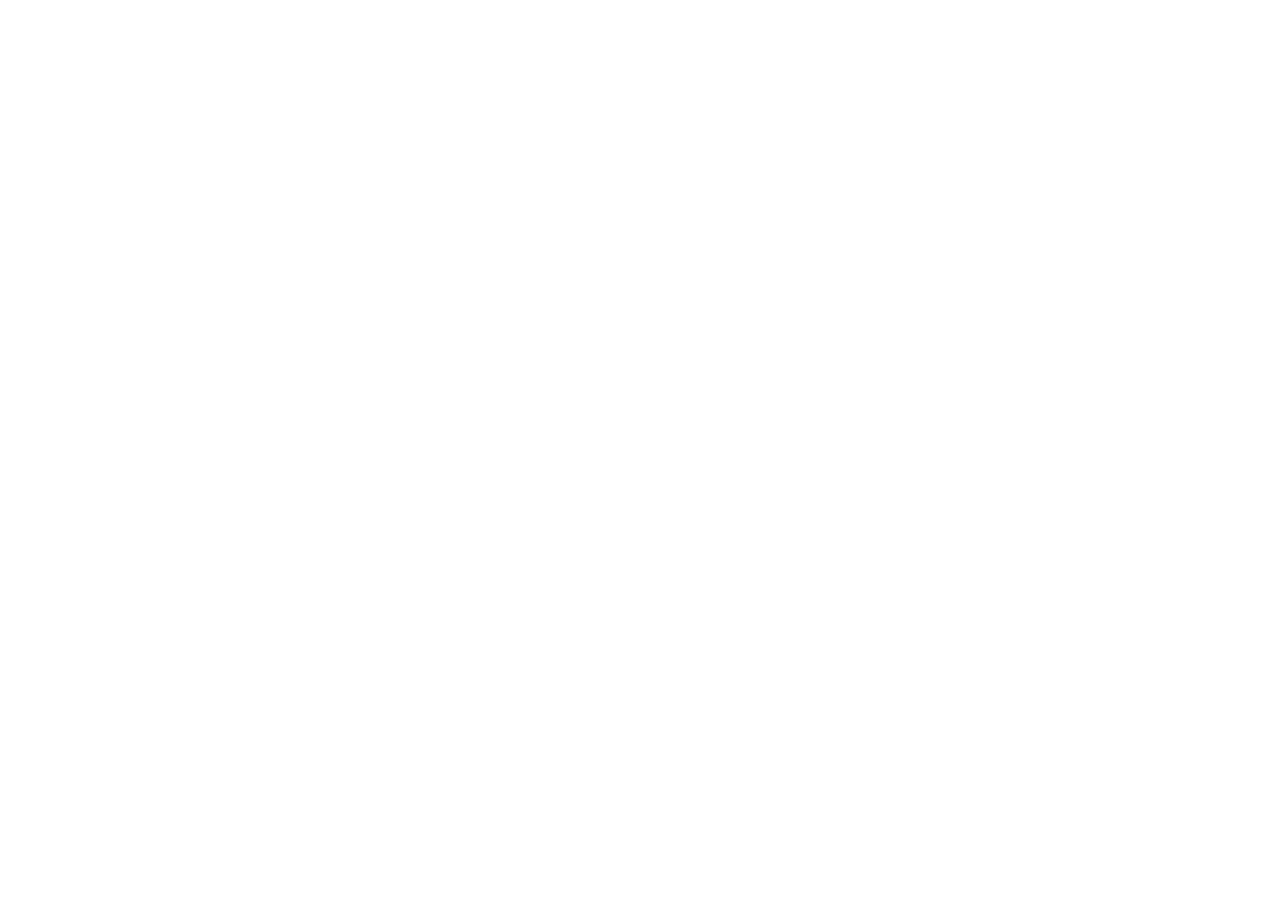
==== index.html @ 0e1832a5 "Use tech stack vite_react_shadcn_ts" ====
<!DOCTYPE html>
<html lang="en">
  <head>
    <meta charset="UTF-8" />
    <meta name="viewport" content="width=device-width, initial-scale=1.0" />
    <title>green-stride-adventures</title>
    <meta name="description" content="Lovable Generated Project" />
    <meta name="author" content="Lovable" />

    <meta property="og:title" content="green-stride-adventures" />
    <meta property="og:description" content="Lovable Generated Project" />
    <meta property="og:type" content="website" />
    <meta property="og:image" content="https://lovable.dev/opengraph-image-p98pqg.png" />

    <meta name="twitter:card" content="summary_large_image" />
    <meta name="twitter:site" content="@lovable_dev" />
    <meta name="twitter:image" content="https://lovable.dev/opengraph-image-p98pqg.png" />
  </head>

  <body>
    <div id="root"></div>
    <!-- IMPORTANT: DO NOT REMOVE THIS SCRIPT TAG OR THIS VERY COMMENT! -->
    <script src="https://cdn.gpteng.co/gptengineer.js" type="module"></script>
    <script type="module" src="/src/main.tsx"></script>
  </body>
</html>
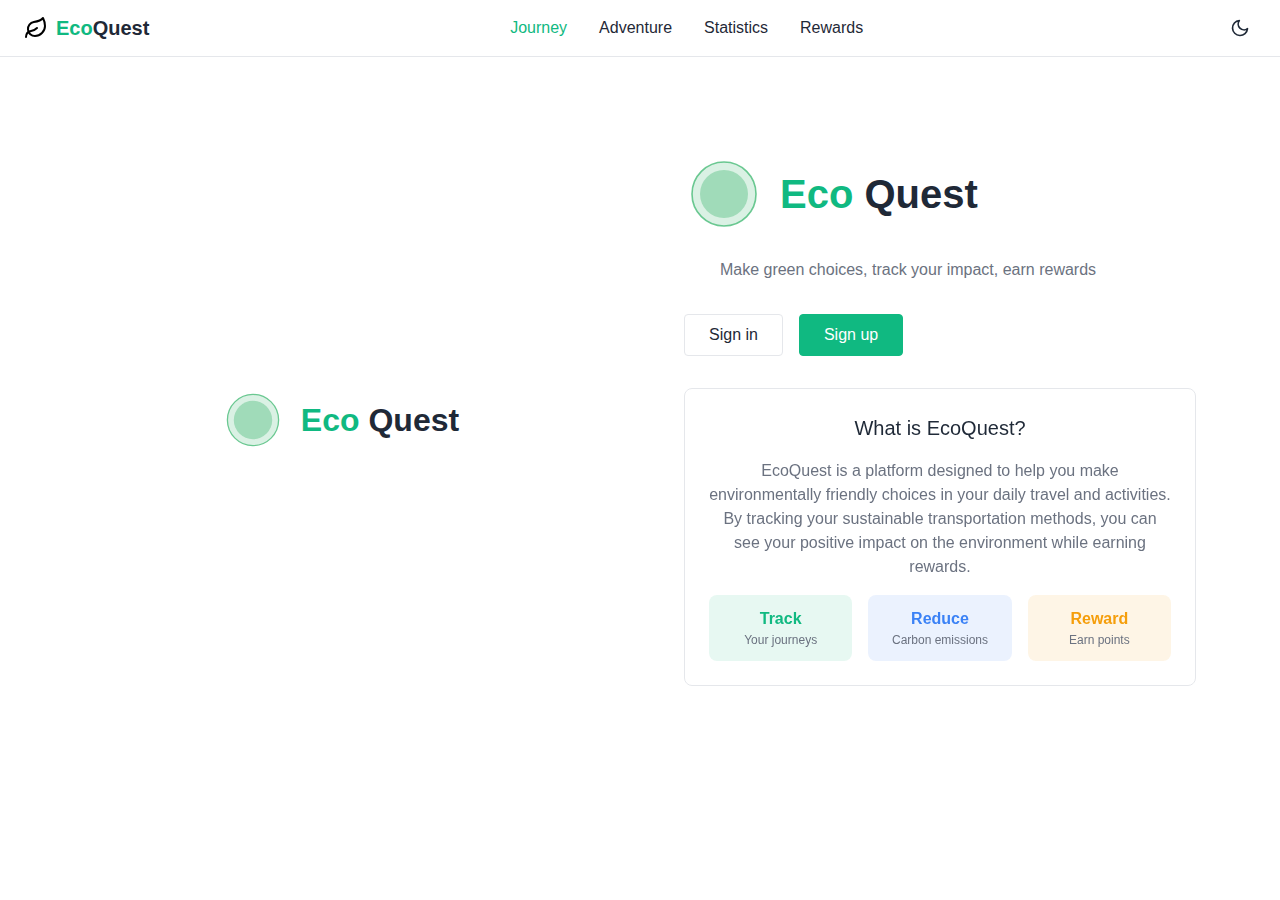
==== commit ce754973: "Refactor: Rewrite project in HTML, CSS, JS, Python, Java" ====
--- a/index.html
+++ b/index.html
@@ -1,26 +1,111 @@
+
 <!DOCTYPE html>
 <html lang="en">
-  <head>
-    <meta charset="UTF-8" />
-    <meta name="viewport" content="width=device-width, initial-scale=1.0" />
-    <title>green-stride-adventures</title>
-    <meta name="description" content="Lovable Generated Project" />
-    <meta name="author" content="Lovable" />
+<head>
+    <meta charset="UTF-8">
+    <meta name="viewport" content="width=device-width, initial-scale=1.0">
+    <title>EcoQuest - Green Transportation Tracker</title>
+    <link rel="stylesheet" href="static/css/styles.css">
+    <link rel="icon" type="image/x-icon" href="static/images/favicon.ico">
+</head>
+<body>
+    <nav class="navbar">
+        <div class="navbar-logo">
+            <img src="static/images/eco-leaf.svg" alt="EcoQuest Logo" class="logo-icon">
+            <span class="logo-text"><span class="green">Eco</span>Quest</span>
+        </div>
+        <ul class="nav-links">
+            <li><a href="index.html" class="active">Journey</a></li>
+            <li><a href="adventure.html">Adventure</a></li>
+            <li><a href="stats.html">Statistics</a></li>
+            <li><a href="rewards.html">Rewards</a></li>
+        </ul>
+        <div class="theme-toggle">
+            <button id="themeToggle" aria-label="Toggle dark mode">
+                <svg class="sun-icon" xmlns="http://www.w3.org/2000/svg" width="24" height="24" viewBox="0 0 24 24" fill="none" stroke="currentColor" stroke-width="2" stroke-linecap="round" stroke-linejoin="round"><circle cx="12" cy="12" r="5"></circle><line x1="12" y1="1" x2="12" y2="3"></line><line x1="12" y1="21" x2="12" y2="23"></line><line x1="4.22" y1="4.22" x2="5.64" y2="5.64"></line><line x1="18.36" y1="18.36" x2="19.78" y2="19.78"></line><line x1="1" y1="12" x2="3" y2="12"></line><line x1="21" y1="12" x2="23" y2="12"></line><line x1="4.22" y1="19.78" x2="5.64" y2="18.36"></line><line x1="18.36" y1="5.64" x2="19.78" y2="4.22"></line></svg>
+                <svg class="moon-icon" xmlns="http://www.w3.org/2000/svg" width="24" height="24" viewBox="0 0 24 24" fill="none" stroke="currentColor" stroke-width="2" stroke-linecap="round" stroke-linejoin="round"><path d="M21 12.79A9 9 0 1 1 11.21 3 7 7 0 0 0 21 12.79z"></path></svg>
+            </button>
+        </div>
+    </nav>
 
-    <meta property="og:title" content="green-stride-adventures" />
-    <meta property="og:description" content="Lovable Generated Project" />
-    <meta property="og:type" content="website" />
-    <meta property="og:image" content="https://lovable.dev/opengraph-image-p98pqg.png" />
+    <main class="container">
+        <div class="grid-container">
+            <div class="earth-visualization">
+                <div id="earth-canvas"></div>
+                <div class="earth-overlay">
+                    <div class="logo-container">
+                        <div class="app-logo">
+                            <div class="logo-circles">
+                                <svg viewBox="0 0 100 100" class="logo-svg">
+                                    <circle cx="50" cy="50" r="40" fill="rgba(72, 187, 120, 0.2)" />
+                                    <circle cx="50" cy="50" r="30" fill="rgba(72, 187, 120, 0.4)" />
+                                    <path d="M50 10 A40 40 0 0 1 90 50 A40 40 0 0 1 50 90 A40 40 0 0 1 10 50 A40 40 0 0 1 50 10 Z" fill="none" stroke="rgba(72, 187, 120, 0.8)" stroke-width="2" />
+                                </svg>
+                            </div>
+                            <h1 class="logo-title">
+                                <span class="green">Eco</span>
+                                <span>Quest</span>
+                            </h1>
+                        </div>
+                    </div>
+                </div>
+            </div>
+            
+            <div class="content-section">
+                <div id="journey-content">
+                    <!-- If journey is active, this will be populated with journey details -->
+                </div>
+                
+                <div id="main-content" class="text-center">
+                    <div class="logo-large">
+                        <div class="logo-circles-large">
+                            <svg viewBox="0 0 100 100" class="w-full h-full">
+                                <circle cx="50" cy="50" r="40" fill="rgba(72, 187, 120, 0.2)" />
+                                <circle cx="50" cy="50" r="30" fill="rgba(72, 187, 120, 0.4)" />
+                                <path d="M50 10 A40 40 0 0 1 90 50 A40 40 0 0 1 50 90 A40 40 0 0 1 10 50 A40 40 0 0 1 50 10 Z" fill="none" stroke="rgba(72, 187, 120, 0.8)" stroke-width="2" />
+                            </svg>
+                        </div>
+                        <h1 class="app-title">
+                            <span class="green">Eco</span>
+                            <span>Quest</span>
+                        </h1>
+                    </div>
+                    
+                    <p class="app-description">Make green choices, track your impact, earn rewards</p>
+                    
+                    <div class="auth-buttons">
+                        <a href="login.html" class="btn btn-outline">Sign in</a>
+                        <a href="signup.html" class="btn btn-primary">Sign up</a>
+                    </div>
+                    
+                    <div class="info-card">
+                        <h3 class="info-title">What is EcoQuest?</h3>
+                        <p class="info-description">
+                            EcoQuest is a platform designed to help you make environmentally friendly choices in your daily travel and activities. 
+                            By tracking your sustainable transportation methods, you can see your positive impact on the environment while earning rewards.
+                        </p>
+                        <div class="benefits-grid">
+                            <div class="benefit-item green-item">
+                                <div class="benefit-label">Track</div>
+                                <div class="benefit-desc">Your journeys</div>
+                            </div>
+                            <div class="benefit-item blue-item">
+                                <div class="benefit-label">Reduce</div>
+                                <div class="benefit-desc">Carbon emissions</div>
+                            </div>
+                            <div class="benefit-item amber-item">
+                                <div class="benefit-label">Reward</div>
+                                <div class="benefit-desc">Earn points</div>
+                            </div>
+                        </div>
+                    </div>
+                </div>
+            </div>
+        </div>
+    </main>
 
-    <meta name="twitter:card" content="summary_large_image" />
-    <meta name="twitter:site" content="@lovable_dev" />
-    <meta name="twitter:image" content="https://lovable.dev/opengraph-image-p98pqg.png" />
-  </head>
-
-  <body>
-    <div id="root"></div>
-    <!-- IMPORTANT: DO NOT REMOVE THIS SCRIPT TAG OR THIS VERY COMMENT! -->
-    <script src="https://cdn.gpteng.co/gptengineer.js" type="module"></script>
-    <script type="module" src="/src/main.tsx"></script>
-  </body>
+    <script src="static/js/three.min.js"></script>
+    <script src="static/js/earth.js"></script>
+    <script src="static/js/main.js"></script>
+</body>
 </html>
--- a/static/css/styles.css
+++ b/static/css/styles.css
@@ -0,0 +1,659 @@
+
+:root {
+    --primary: #10b981;
+    --primary-hover: #059669;
+    --primary-light: rgba(16, 185, 129, 0.1);
+    --secondary: #3b82f6;
+    --secondary-light: rgba(59, 130, 246, 0.1);
+    --accent: #f59e0b;
+    --accent-light: rgba(245, 158, 11, 0.1);
+    --text: #1f2937;
+    --text-muted: #6b7280;
+    --border: #e5e7eb;
+    --border-light: #f3f4f6;
+    --background: #ffffff;
+    --card: #ffffff;
+    --error: #ef4444;
+    --success: #10b981;
+    
+    /* Dark mode variables will be used when .dark-mode class is active */
+    --dark-primary: #10b981;
+    --dark-primary-hover: #059669;
+    --dark-primary-light: rgba(16, 185, 129, 0.2);
+    --dark-secondary: #3b82f6;
+    --dark-secondary-light: rgba(59, 130, 246, 0.2);
+    --dark-accent: #f59e0b;
+    --dark-accent-light: rgba(245, 158, 11, 0.2);
+    --dark-text: #f3f4f6;
+    --dark-text-muted: #9ca3af;
+    --dark-border: #374151;
+    --dark-border-light: #1f2937;
+    --dark-background: #111827;
+    --dark-card: #1f2937;
+    --dark-error: #f87171;
+    --dark-success: #34d399;
+}
+
+* {
+    margin: 0;
+    padding: 0;
+    box-sizing: border-box;
+}
+
+body {
+    font-family: -apple-system, BlinkMacSystemFont, 'Segoe UI', Roboto, Oxygen, Ubuntu, Cantarell,
+        'Open Sans', 'Helvetica Neue', sans-serif;
+    color: var(--text);
+    background-color: var(--background);
+    line-height: 1.5;
+    min-height: 100vh;
+    transition: background-color 0.3s, color 0.3s;
+}
+
+body.dark-mode {
+    color: var(--dark-text);
+    background-color: var(--dark-background);
+}
+
+/* Container */
+.container {
+    max-width: 1200px;
+    margin: 0 auto;
+    padding: 1rem;
+}
+
+/* Navbar */
+.navbar {
+    display: flex;
+    justify-content: space-between;
+    align-items: center;
+    padding: 0.75rem 1.5rem;
+    background-color: var(--background);
+    border-bottom: 1px solid var(--border);
+    transition: background-color 0.3s, border-color 0.3s;
+}
+
+.dark-mode .navbar {
+    background-color: var(--dark-background);
+    border-bottom: 1px solid var(--dark-border);
+}
+
+.navbar-logo {
+    display: flex;
+    align-items: center;
+    gap: 0.5rem;
+}
+
+.logo-icon {
+    width: 1.5rem;
+    height: 1.5rem;
+    color: var(--primary);
+}
+
+.logo-text {
+    font-size: 1.25rem;
+    font-weight: 700;
+}
+
+.green {
+    color: var(--primary);
+}
+
+.nav-links {
+    display: flex;
+    list-style: none;
+    gap: 1rem;
+}
+
+.nav-links a {
+    color: var(--text);
+    text-decoration: none;
+    padding: 0.5rem;
+    border-radius: 0.25rem;
+    transition: background-color 0.2s;
+}
+
+.dark-mode .nav-links a {
+    color: var(--dark-text);
+}
+
+.nav-links a:hover {
+    background-color: var(--border-light);
+}
+
+.dark-mode .nav-links a:hover {
+    background-color: var(--dark-border-light);
+}
+
+.nav-links a.active {
+    color: var(--primary);
+    font-weight: 500;
+}
+
+.dark-mode .nav-links a.active {
+    color: var(--dark-primary);
+}
+
+/* Theme Toggle */
+.theme-toggle button {
+    background: none;
+    border: none;
+    cursor: pointer;
+    color: var(--text);
+    width: 2rem;
+    height: 2rem;
+    border-radius: 0.25rem;
+    display: flex;
+    align-items: center;
+    justify-content: center;
+}
+
+.dark-mode .theme-toggle button {
+    color: var(--dark-text);
+}
+
+.theme-toggle button:hover {
+    background-color: var(--border-light);
+}
+
+.dark-mode .theme-toggle button:hover {
+    background-color: var(--dark-border-light);
+}
+
+.sun-icon, .moon-icon {
+    width: 1.25rem;
+    height: 1.25rem;
+}
+
+body:not(.dark-mode) .moon-icon {
+    display: inline-block;
+}
+
+body:not(.dark-mode) .sun-icon {
+    display: none;
+}
+
+body.dark-mode .sun-icon {
+    display: inline-block;
+}
+
+body.dark-mode .moon-icon {
+    display: none;
+}
+
+/* Grid Layout */
+.grid-container {
+    display: grid;
+    grid-template-columns: 1fr;
+    gap: 2rem;
+    margin-top: 2rem;
+}
+
+@media (min-width: 768px) {
+    .grid-container {
+        grid-template-columns: 1fr 1fr;
+        gap: 2rem;
+        align-items: center;
+        min-height: 70vh;
+    }
+}
+
+/* Earth Visualization */
+.earth-visualization {
+    position: relative;
+    height: 400px;
+    width: 100%;
+    order: 2;
+}
+
+@media (min-width: 768px) {
+    .earth-visualization {
+        order: 1;
+    }
+}
+
+#earth-canvas {
+    position: absolute;
+    top: 0;
+    left: 0;
+    width: 100%;
+    height: 100%;
+}
+
+.earth-overlay {
+    position: absolute;
+    inset: 0;
+    display: flex;
+    align-items: center;
+    justify-content: center;
+    pointer-events: none;
+}
+
+.logo-container {
+    display: flex;
+    align-items: center;
+}
+
+.app-logo {
+    display: flex;
+    align-items: center;
+}
+
+.logo-circles {
+    width: 4rem;
+    height: 4rem;
+    margin-right: 1rem;
+}
+
+.logo-svg {
+    width: 100%;
+    height: 100%;
+}
+
+/* Content Section */
+.content-section {
+    display: flex;
+    flex-direction: column;
+    align-items: center;
+    text-align: center;
+    order: 1;
+}
+
+@media (min-width: 768px) {
+    .content-section {
+        order: 2;
+    }
+}
+
+.logo-large {
+    display: flex;
+    align-items: center;
+    margin-bottom: 1.5rem;
+}
+
+.logo-circles-large {
+    width: 5rem;
+    height: 5rem;
+    margin-right: 1rem;
+}
+
+.app-title {
+    font-size: 2.5rem;
+    font-weight: 700;
+}
+
+.app-description {
+    color: var(--text-muted);
+    margin-bottom: 2rem;
+    max-width: 28rem;
+}
+
+.dark-mode .app-description {
+    color: var(--dark-text-muted);
+}
+
+/* Buttons */
+.auth-buttons {
+    display: flex;
+    gap: 1rem;
+    margin-bottom: 2rem;
+}
+
+.btn {
+    display: inline-block;
+    padding: 0.5rem 1.5rem;
+    border-radius: 0.25rem;
+    text-decoration: none;
+    font-weight: 500;
+    cursor: pointer;
+    transition: background-color 0.2s, color 0.2s, border-color 0.2s;
+}
+
+.btn-primary {
+    background-color: var(--primary);
+    color: white;
+    border: 1px solid var(--primary);
+}
+
+.dark-mode .btn-primary {
+    background-color: var(--dark-primary);
+    border-color: var(--dark-primary);
+}
+
+.btn-primary:hover {
+    background-color: var(--primary-hover);
+    border-color: var(--primary-hover);
+}
+
+.dark-mode .btn-primary:hover {
+    background-color: var(--dark-primary-hover);
+    border-color: var(--dark-primary-hover);
+}
+
+.btn-outline {
+    background-color: transparent;
+    color: var(--text);
+    border: 1px solid var(--border);
+}
+
+.dark-mode .btn-outline {
+    color: var(--dark-text);
+    border-color: var(--dark-border);
+}
+
+.btn-outline:hover {
+    background-color: var(--border-light);
+}
+
+.dark-mode .btn-outline:hover {
+    background-color: var(--dark-border-light);
+}
+
+.btn-full {
+    width: 100%;
+}
+
+/* Info Card */
+.info-card {
+    margin-top: 2rem;
+    padding: 1.5rem;
+    background-color: transparent;
+    backdrop-filter: blur(5px);
+    border: 1px solid var(--border);
+    border-radius: 0.5rem;
+    max-width: 32rem;
+}
+
+.dark-mode .info-card {
+    border-color: var(--dark-border);
+}
+
+.info-title {
+    font-size: 1.25rem;
+    font-weight: 500;
+    margin-bottom: 1rem;
+}
+
+.info-description {
+    color: var(--text-muted);
+    margin-bottom: 1rem;
+}
+
+.dark-mode .info-description {
+    color: var(--dark-text-muted);
+}
+
+.benefits-grid {
+    display: grid;
+    grid-template-columns: repeat(3, 1fr);
+    gap: 1rem;
+    text-align: center;
+}
+
+.benefit-item {
+    padding: 0.75rem;
+    border-radius: 0.5rem;
+}
+
+.green-item {
+    background-color: var(--primary-light);
+}
+
+.dark-mode .green-item {
+    background-color: var(--dark-primary-light);
+}
+
+.benefit-label {
+    font-weight: 600;
+}
+
+.green-item .benefit-label {
+    color: var(--primary);
+}
+
+.dark-mode .green-item .benefit-label {
+    color: var(--dark-primary);
+}
+
+.blue-item {
+    background-color: var(--secondary-light);
+}
+
+.dark-mode .blue-item {
+    background-color: var(--dark-secondary-light);
+}
+
+.blue-item .benefit-label {
+    color: var(--secondary);
+}
+
+.dark-mode .blue-item .benefit-label {
+    color: var(--dark-secondary);
+}
+
+.amber-item {
+    background-color: var(--accent-light);
+}
+
+.dark-mode .amber-item {
+    background-color: var(--dark-accent-light);
+}
+
+.amber-item .benefit-label {
+    color: var(--accent);
+}
+
+.dark-mode .amber-item .benefit-label {
+    color: var(--dark-accent);
+}
+
+.benefit-desc {
+    font-size: 0.75rem;
+    color: var(--text-muted);
+}
+
+.dark-mode .benefit-desc {
+    color: var(--dark-text-muted);
+}
+
+/* Auth pages */
+.auth-container {
+    display: flex;
+    justify-content: center;
+    align-items: center;
+    min-height: 100vh;
+    padding: 1rem;
+}
+
+.auth-card {
+    width: 100%;
+    max-width: 28rem;
+    background-color: var(--card);
+    border-radius: 0.5rem;
+    border: 1px solid var(--border);
+    overflow: hidden;
+    transition: background-color 0.3s, border-color 0.3s;
+}
+
+.dark-mode .auth-card {
+    background-color: var(--dark-card);
+    border-color: var(--dark-border);
+}
+
+.auth-header {
+    text-align: center;
+    padding: 1.5rem 1.5rem 0.5rem;
+}
+
+.auth-logo {
+    display: flex;
+    flex-direction: column;
+    align-items: center;
+    margin-bottom: 0.5rem;
+}
+
+.auth-title {
+    font-size: 1.5rem;
+    font-weight: 700;
+    margin-top: 0.5rem;
+}
+
+.auth-description {
+    color: var(--text-muted);
+    font-size: 0.875rem;
+}
+
+.dark-mode .auth-description {
+    color: var(--dark-text-muted);
+}
+
+.auth-content {
+    padding: 1rem 1.5rem;
+}
+
+.form-group {
+    margin-bottom: 1rem;
+}
+
+.form-group label {
+    display: block;
+    font-size: 0.875rem;
+    font-weight: 500;
+    margin-bottom: 0.25rem;
+}
+
+.password-header {
+    display: flex;
+    justify-content: space-between;
+    align-items: center;
+}
+
+.forgot-link {
+    font-size: 0.75rem;
+    color: var(--primary);
+    text-decoration: none;
+}
+
+.dark-mode .forgot-link {
+    color: var(--dark-primary);
+}
+
+.password-hint {
+    font-size: 0.75rem;
+    color: var(--text-muted);
+    margin-top: 0.25rem;
+}
+
+.dark-mode .password-hint {
+    color: var(--dark-text-muted);
+}
+
+input[type="text"],
+input[type="email"],
+input[type="password"] {
+    width: 100%;
+    padding: 0.625rem 0.75rem;
+    border: 1px solid var(--border);
+    border-radius: 0.25rem;
+    font-size: 1rem;
+    background-color: var(--background);
+    color: var(--text);
+    transition: border-color 0.2s, background-color 0.3s, color 0.3s;
+}
+
+.dark-mode input[type="text"],
+.dark-mode input[type="email"],
+.dark-mode input[type="password"] {
+    border-color: var(--dark-border);
+    background-color: var(--dark-background);
+    color: var(--dark-text);
+}
+
+input[type="text"]:focus,
+input[type="email"]:focus,
+input[type="password"]:focus {
+    outline: none;
+    border-color: var(--primary);
+}
+
+.dark-mode input[type="text"]:focus,
+.dark-mode input[type="email"]:focus,
+.dark-mode input[type="password"]:focus {
+    border-color: var(--dark-primary);
+}
+
+.auth-footer {
+    padding: 1rem 1.5rem 1.5rem;
+    text-align: center;
+}
+
+.signup-prompt,
+.login-prompt {
+    font-size: 0.875rem;
+    color: var(--text-muted);
+}
+
+.dark-mode .signup-prompt,
+.dark-mode .login-prompt {
+    color: var(--dark-text-muted);
+}
+
+.signup-link,
+.login-link {
+    color: var(--primary);
+    text-decoration: none;
+    font-weight: 500;
+}
+
+.dark-mode .signup-link,
+.dark-mode .login-link {
+    color: var(--dark-primary);
+}
+
+.loading-indicator {
+    display: none;
+    text-align: center;
+    margin-top: 0.5rem;
+    color: var(--text-muted);
+    font-size: 0.875rem;
+}
+
+.dark-mode .loading-indicator {
+    color: var(--dark-text-muted);
+}
+
+/* Journey Styles */
+#journey-content {
+    display: none;
+    text-align: center;
+}
+
+.journey-card {
+    background-color: rgba(16, 185, 129, 0.05);
+    border: 1px solid rgba(16, 185, 129, 0.2);
+    border-radius: 0.5rem;
+    padding: 1rem;
+    margin-bottom: 1.5rem;
+    max-width: 24rem;
+}
+
+.dark-mode .journey-card {
+    background-color: rgba(16, 185, 129, 0.1);
+    border-color: rgba(16, 185, 129, 0.3);
+}
+
+.journey-title {
+    font-size: 1.5rem;
+    font-weight: 700;
+    margin-bottom: 1rem;
+}
+
+.journey-subtitle {
+    font-size: 1.25rem;
+    color: var(--text-muted);
+    margin-bottom: 1.5rem;
+}
+
+.dark-mode .journey-subtitle {
+    color: var(--dark-text-muted);
+}
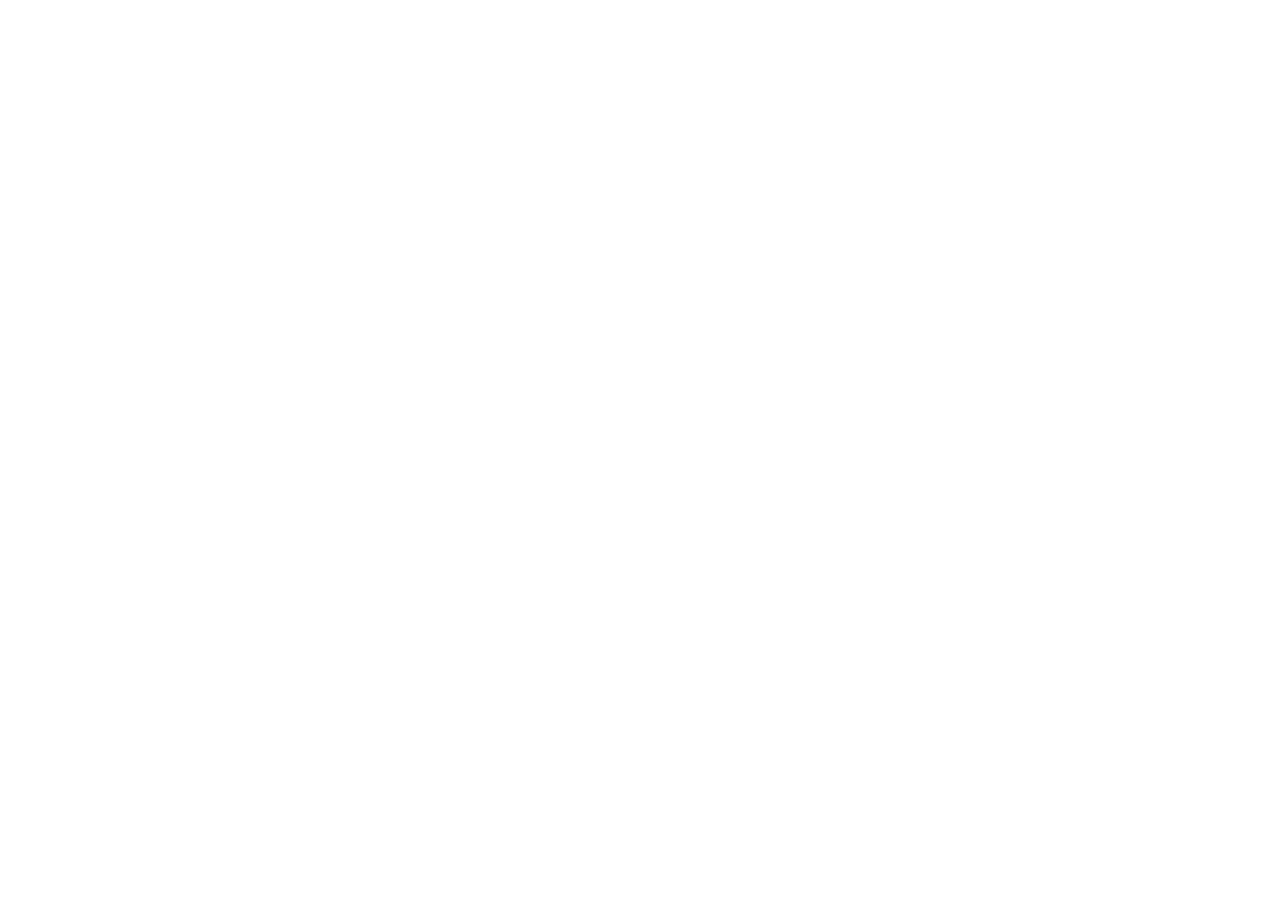
==== commit fc5296c1: "Reverted to edit edt-c403ee7d-7a6a-4a84-bd2e-2ae39334b50c: "Refactor: Improve About page heading" ====
--- a/index.html
+++ b/index.html
@@ -1,111 +1,26 @@
-
 <!DOCTYPE html>
 <html lang="en">
-<head>
-    <meta charset="UTF-8">
-    <meta name="viewport" content="width=device-width, initial-scale=1.0">
-    <title>EcoQuest - Green Transportation Tracker</title>
-    <link rel="stylesheet" href="static/css/styles.css">
-    <link rel="icon" type="image/x-icon" href="static/images/favicon.ico">
-</head>
-<body>
-    <nav class="navbar">
-        <div class="navbar-logo">
-            <img src="static/images/eco-leaf.svg" alt="EcoQuest Logo" class="logo-icon">
-            <span class="logo-text"><span class="green">Eco</span>Quest</span>
-        </div>
-        <ul class="nav-links">
-            <li><a href="index.html" class="active">Journey</a></li>
-            <li><a href="adventure.html">Adventure</a></li>
-            <li><a href="stats.html">Statistics</a></li>
-            <li><a href="rewards.html">Rewards</a></li>
-        </ul>
-        <div class="theme-toggle">
-            <button id="themeToggle" aria-label="Toggle dark mode">
-                <svg class="sun-icon" xmlns="http://www.w3.org/2000/svg" width="24" height="24" viewBox="0 0 24 24" fill="none" stroke="currentColor" stroke-width="2" stroke-linecap="round" stroke-linejoin="round"><circle cx="12" cy="12" r="5"></circle><line x1="12" y1="1" x2="12" y2="3"></line><line x1="12" y1="21" x2="12" y2="23"></line><line x1="4.22" y1="4.22" x2="5.64" y2="5.64"></line><line x1="18.36" y1="18.36" x2="19.78" y2="19.78"></line><line x1="1" y1="12" x2="3" y2="12"></line><line x1="21" y1="12" x2="23" y2="12"></line><line x1="4.22" y1="19.78" x2="5.64" y2="18.36"></line><line x1="18.36" y1="5.64" x2="19.78" y2="4.22"></line></svg>
-                <svg class="moon-icon" xmlns="http://www.w3.org/2000/svg" width="24" height="24" viewBox="0 0 24 24" fill="none" stroke="currentColor" stroke-width="2" stroke-linecap="round" stroke-linejoin="round"><path d="M21 12.79A9 9 0 1 1 11.21 3 7 7 0 0 0 21 12.79z"></path></svg>
-            </button>
-        </div>
-    </nav>
+  <head>
+    <meta charset="UTF-8" />
+    <meta name="viewport" content="width=device-width, initial-scale=1.0" />
+    <title>green-stride-adventures</title>
+    <meta name="description" content="Lovable Generated Project" />
+    <meta name="author" content="Lovable" />
 
-    <main class="container">
-        <div class="grid-container">
-            <div class="earth-visualization">
-                <div id="earth-canvas"></div>
-                <div class="earth-overlay">
-                    <div class="logo-container">
-                        <div class="app-logo">
-                            <div class="logo-circles">
-                                <svg viewBox="0 0 100 100" class="logo-svg">
-                                    <circle cx="50" cy="50" r="40" fill="rgba(72, 187, 120, 0.2)" />
-                                    <circle cx="50" cy="50" r="30" fill="rgba(72, 187, 120, 0.4)" />
-                                    <path d="M50 10 A40 40 0 0 1 90 50 A40 40 0 0 1 50 90 A40 40 0 0 1 10 50 A40 40 0 0 1 50 10 Z" fill="none" stroke="rgba(72, 187, 120, 0.8)" stroke-width="2" />
-                                </svg>
-                            </div>
-                            <h1 class="logo-title">
-                                <span class="green">Eco</span>
-                                <span>Quest</span>
-                            </h1>
-                        </div>
-                    </div>
-                </div>
-            </div>
-            
-            <div class="content-section">
-                <div id="journey-content">
-                    <!-- If journey is active, this will be populated with journey details -->
-                </div>
-                
-                <div id="main-content" class="text-center">
-                    <div class="logo-large">
-                        <div class="logo-circles-large">
-                            <svg viewBox="0 0 100 100" class="w-full h-full">
-                                <circle cx="50" cy="50" r="40" fill="rgba(72, 187, 120, 0.2)" />
-                                <circle cx="50" cy="50" r="30" fill="rgba(72, 187, 120, 0.4)" />
-                                <path d="M50 10 A40 40 0 0 1 90 50 A40 40 0 0 1 50 90 A40 40 0 0 1 10 50 A40 40 0 0 1 50 10 Z" fill="none" stroke="rgba(72, 187, 120, 0.8)" stroke-width="2" />
-                            </svg>
-                        </div>
-                        <h1 class="app-title">
-                            <span class="green">Eco</span>
-                            <span>Quest</span>
-                        </h1>
-                    </div>
-                    
-                    <p class="app-description">Make green choices, track your impact, earn rewards</p>
-                    
-                    <div class="auth-buttons">
-                        <a href="login.html" class="btn btn-outline">Sign in</a>
-                        <a href="signup.html" class="btn btn-primary">Sign up</a>
-                    </div>
-                    
-                    <div class="info-card">
-                        <h3 class="info-title">What is EcoQuest?</h3>
-                        <p class="info-description">
-                            EcoQuest is a platform designed to help you make environmentally friendly choices in your daily travel and activities. 
-                            By tracking your sustainable transportation methods, you can see your positive impact on the environment while earning rewards.
-                        </p>
-                        <div class="benefits-grid">
-                            <div class="benefit-item green-item">
-                                <div class="benefit-label">Track</div>
-                                <div class="benefit-desc">Your journeys</div>
-                            </div>
-                            <div class="benefit-item blue-item">
-                                <div class="benefit-label">Reduce</div>
-                                <div class="benefit-desc">Carbon emissions</div>
-                            </div>
-                            <div class="benefit-item amber-item">
-                                <div class="benefit-label">Reward</div>
-                                <div class="benefit-desc">Earn points</div>
-                            </div>
-                        </div>
-                    </div>
-                </div>
-            </div>
-        </div>
-    </main>
+    <meta property="og:title" content="green-stride-adventures" />
+    <meta property="og:description" content="Lovable Generated Project" />
+    <meta property="og:type" content="website" />
+    <meta property="og:image" content="https://lovable.dev/opengraph-image-p98pqg.png" />
 
-    <script src="static/js/three.min.js"></script>
-    <script src="static/js/earth.js"></script>
-    <script src="static/js/main.js"></script>
-</body>
+    <meta name="twitter:card" content="summary_large_image" />
+    <meta name="twitter:site" content="@lovable_dev" />
+    <meta name="twitter:image" content="https://lovable.dev/opengraph-image-p98pqg.png" />
+  </head>
+
+  <body>
+    <div id="root"></div>
+    <!-- IMPORTANT: DO NOT REMOVE THIS SCRIPT TAG OR THIS VERY COMMENT! -->
+    <script src="https://cdn.gpteng.co/gptengineer.js" type="module"></script>
+    <script type="module" src="/src/main.tsx"></script>
+  </body>
 </html>
